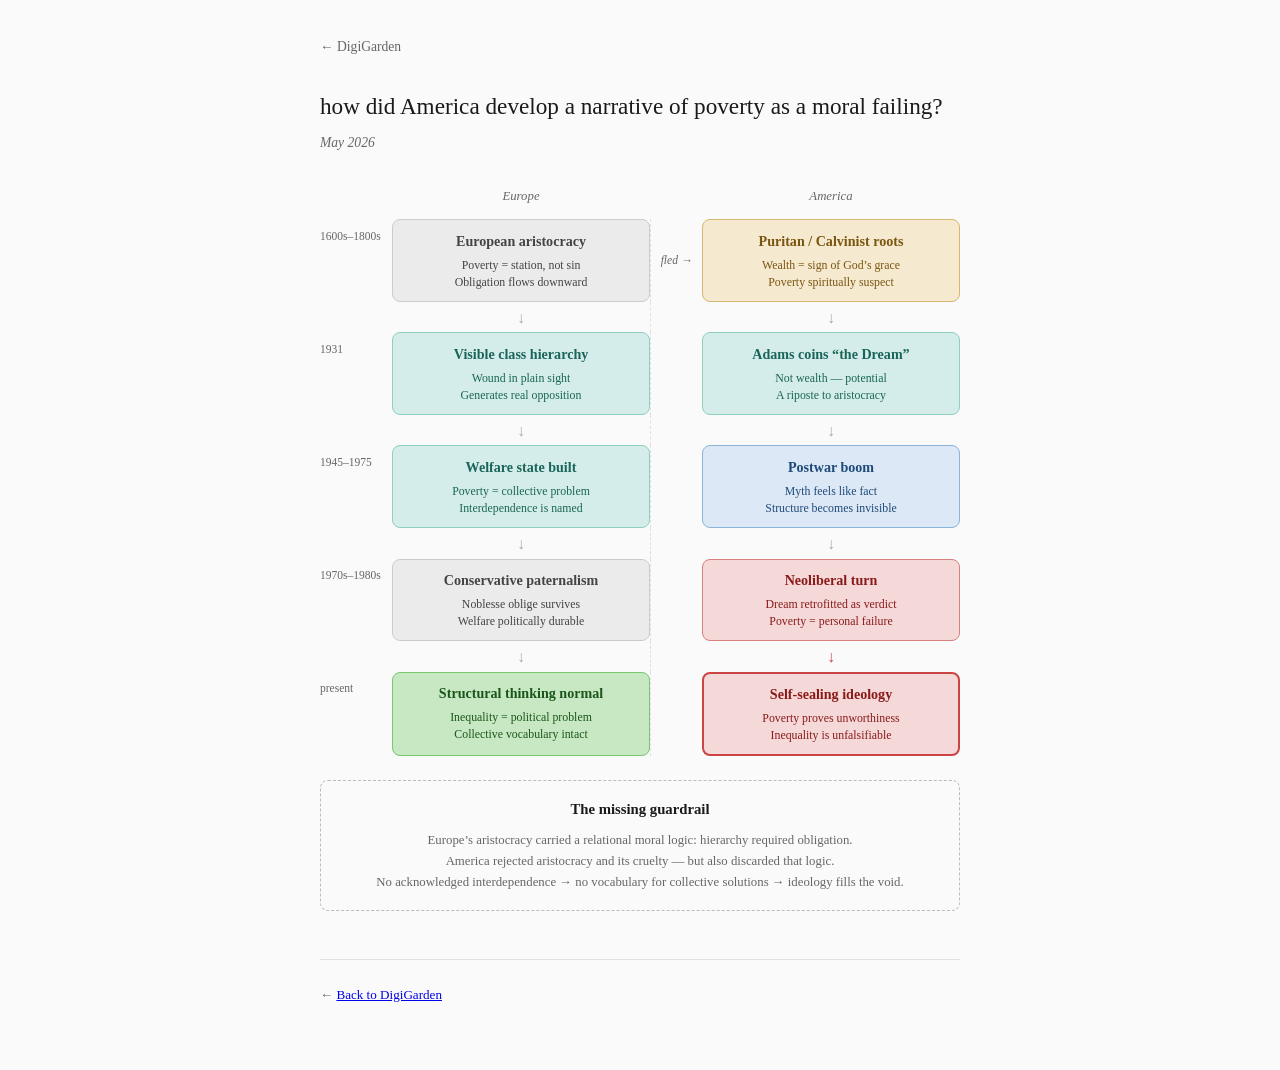
==== pages/poverty-moral-failing.html @ 070cb947 "Add poverty/moral failing page with native HTML/CSS diagram https://claude.ai/code/session_01QUtGRTy" ====
<!DOCTYPE html>
<html lang="en">
<head>
  <meta charset="UTF-8">
  <meta name="viewport" content="width=device-width, initial-scale=1.0">
  <title>how did America develop a narrative of poverty as a moral failing? &mdash; DigiGarden</title>
  <link rel="stylesheet" href="../style.css">
  <style>
    .diagram-wrap {
      margin: 2rem 0;
      overflow-x: auto;
    }

    .diagram {
      display: grid;
      grid-template-columns: 72px 1fr 52px 1fr;
      min-width: 460px;
    }

    .col-header {
      text-align: center;
      font-size: 0.8rem;
      color: var(--muted);
      font-style: italic;
      padding-bottom: 0.75rem;
    }

    .timeline-label {
      font-size: 0.72rem;
      color: var(--muted);
      padding-top: 0.6rem;
      padding-right: 0.5rem;
      line-height: 1.3;
    }

    .dbox {
      border-radius: 8px;
      padding: 0.6rem 0.8rem;
      text-align: center;
    }

    .dbox-title {
      font-size: 0.88rem;
      font-weight: bold;
      margin: 0 0 0.2rem;
    }

    .dbox-sub {
      font-size: 0.74rem;
      line-height: 1.45;
      margin: 0;
    }

    .box-gray        { background: #ebebeb; color: #444;    border: 1px solid #ccc; }
    .box-tan         { background: #f5e9d0; color: #7a5510; border: 1px solid #d4b870; }
    .box-teal        { background: #d4edea; color: #1a6558; border: 1px solid #8ecfbf; }
    .box-blue        { background: #dce8f5; color: #1e4a7a; border: 1px solid #8ab4d8; }
    .box-green       { background: #c8e8c4; color: #1a561a; border: 1px solid #78c870; }
    .box-red         { background: #f5d8d8; color: #8a1a1a; border: 1px solid #d88080; }
    .box-red-strong  { background: #f5d8d8; color: #8a1a1a; border: 2px solid #cc4444; }

    .arrow-down {
      display: flex;
      justify-content: center;
      align-items: center;
      color: #aaa;
      font-size: 1rem;
      padding: 0.1rem 0;
    }

    .arrow-down.red { color: #cc4444; }

    .mid-connector {
      display: flex;
      justify-content: center;
      align-items: center;
      font-size: 0.72rem;
      color: var(--muted);
      font-style: italic;
      border-left: 1px dashed var(--border);
    }

    .mid-divider {
      border-left: 1px dashed var(--border);
    }

    .guardrail {
      margin-top: 1.5rem;
      border: 1px dashed #bbb;
      border-radius: 8px;
      padding: 1rem 1.25rem;
      text-align: center;
    }

    .guardrail h3 {
      font-size: 0.92rem;
      font-weight: bold;
      margin: 0 0 0.5rem;
    }

    .guardrail p {
      font-size: 0.8rem;
      color: var(--muted);
      margin: 0;
      line-height: 1.65;
    }
  </style>
</head>
<body>
  <div class="container">
    <nav><a class="home" href="../index.html">&larr; DigiGarden</a></nav>

    <article>
      <h1>how did America develop a narrative of poverty as a moral failing?</h1>
      <span class="dateline">May 2026</span>

      <div class="diagram-wrap">
        <div class="diagram">

          <!-- Column headers -->
          <div></div>
          <div class="col-header">Europe</div>
          <div></div>
          <div class="col-header">America</div>

          <!-- 1600s–1800s -->
          <div class="timeline-label">1600s&ndash;1800s</div>
          <div class="dbox box-gray">
            <p class="dbox-title">European aristocracy</p>
            <p class="dbox-sub">Poverty = station, not sin<br>Obligation flows downward</p>
          </div>
          <div class="mid-connector">fled &rarr;</div>
          <div class="dbox box-tan">
            <p class="dbox-title">Puritan / Calvinist roots</p>
            <p class="dbox-sub">Wealth = sign of God&rsquo;s grace<br>Poverty spiritually suspect</p>
          </div>

          <div></div>
          <div class="arrow-down">↓</div>
          <div class="mid-divider"></div>
          <div class="arrow-down">↓</div>

          <!-- 1931 -->
          <div class="timeline-label">1931</div>
          <div class="dbox box-teal">
            <p class="dbox-title">Visible class hierarchy</p>
            <p class="dbox-sub">Wound in plain sight<br>Generates real opposition</p>
          </div>
          <div class="mid-divider"></div>
          <div class="dbox box-teal">
            <p class="dbox-title">Adams coins &ldquo;the Dream&rdquo;</p>
            <p class="dbox-sub">Not wealth &mdash; potential<br>A riposte to aristocracy</p>
          </div>

          <div></div>
          <div class="arrow-down">↓</div>
          <div class="mid-divider"></div>
          <div class="arrow-down">↓</div>

          <!-- 1945–1975 -->
          <div class="timeline-label">1945&ndash;1975</div>
          <div class="dbox box-teal">
            <p class="dbox-title">Welfare state built</p>
            <p class="dbox-sub">Poverty = collective problem<br>Interdependence is named</p>
          </div>
          <div class="mid-divider"></div>
          <div class="dbox box-blue">
            <p class="dbox-title">Postwar boom</p>
            <p class="dbox-sub">Myth feels like fact<br>Structure becomes invisible</p>
          </div>

          <div></div>
          <div class="arrow-down">↓</div>
          <div class="mid-divider"></div>
          <div class="arrow-down">↓</div>

          <!-- 1970s–1980s -->
          <div class="timeline-label">1970s&ndash;1980s</div>
          <div class="dbox box-gray">
            <p class="dbox-title">Conservative paternalism</p>
            <p class="dbox-sub">Noblesse oblige survives<br>Welfare politically durable</p>
          </div>
          <div class="mid-divider"></div>
          <div class="dbox box-red">
            <p class="dbox-title">Neoliberal turn</p>
            <p class="dbox-sub">Dream retrofitted as verdict<br>Poverty = personal failure</p>
          </div>

          <div></div>
          <div class="arrow-down">↓</div>
          <div class="mid-divider"></div>
          <div class="arrow-down red">↓</div>

          <!-- present -->
          <div class="timeline-label">present</div>
          <div class="dbox box-green">
            <p class="dbox-title">Structural thinking normal</p>
            <p class="dbox-sub">Inequality = political problem<br>Collective vocabulary intact</p>
          </div>
          <div class="mid-divider"></div>
          <div class="dbox box-red-strong">
            <p class="dbox-title">Self-sealing ideology</p>
            <p class="dbox-sub">Poverty proves unworthiness<br>Inequality is unfalsifiable</p>
          </div>

        </div>

        <div class="guardrail">
          <h3>The missing guardrail</h3>
          <p>
            Europe&rsquo;s aristocracy carried a relational moral logic: hierarchy required obligation.<br>
            America rejected aristocracy and its cruelty &mdash; but also discarded that logic.<br>
            No acknowledged interdependence &rarr; no vocabulary for collective solutions &rarr; ideology fills the void.
          </p>
        </div>
      </div>

    </article>

    <footer>
      &larr; <a href="../index.html">Back to DigiGarden</a>
    </footer>
  </div>
</body>
</html>
---- style.css ----
*, *::before, *::after {
  box-sizing: border-box;
}

:root {
  --text: #1a1a1a;
  --muted: #666;
  --link: #1a1a1a;
  --link-hover: #444;
  --border: #e0e0e0;
  --bg: #fafafa;
  --max-width: 640px;
}

body {
  font-family: Georgia, 'Times New Roman', serif;
  font-size: 1.05rem;
  line-height: 1.7;
  color: var(--text);
  background: var(--bg);
  margin: 0;
  padding: 2rem 1.25rem 4rem;
}

.container {
  max-width: var(--max-width);
  margin: 0 auto;
}

header {
  margin-bottom: 3rem;
  padding-bottom: 1.5rem;
  border-bottom: 1px solid var(--border);
}

header h1 {
  font-size: 1.25rem;
  font-weight: normal;
  margin: 0 0 0.35rem;
  letter-spacing: 0.01em;
}

header p {
  font-size: 0.9rem;
  color: var(--muted);
  margin: 0;
  font-style: italic;
}

nav a.home {
  font-size: 0.85rem;
  color: var(--muted);
  text-decoration: none;
  display: inline-block;
  margin-bottom: 2rem;
}

nav a.home:hover {
  color: var(--text);
}

/* Month groupings */

.month-group {
  margin-bottom: 2rem;
}

.month-heading {
  font-size: 0.85rem;
  font-weight: normal;
  color: var(--muted);
  letter-spacing: 0.05em;
  text-transform: uppercase;
  margin: 0 0 0.5rem;
}

/* Index page link list */

.link-list {
  list-style: none;
  padding: 0;
  margin: 0;
}

.link-list li {
  border-bottom: 1px solid var(--border);
}

.link-list li:first-child {
  border-top: 1px solid var(--border);
}

.link-list a {
  display: block;
  padding: 0.85rem 0;
  text-decoration: none;
  color: var(--link);
}

.link-list a:hover .entry-title {
  text-decoration: underline;
  text-underline-offset: 3px;
}

.entry-title {
  display: block;
  font-size: 1rem;
}

.entry-meta {
  display: block;
  font-size: 0.82rem;
  color: var(--muted);
  font-style: italic;
  margin-top: 0.15rem;
}

/* Idea / essay page */

article h1 {
  font-size: 1.45rem;
  font-weight: normal;
  line-height: 1.4;
  margin: 0 0 0.5rem;
}

article .dateline {
  font-size: 0.85rem;
  color: var(--muted);
  font-style: italic;
  margin-bottom: 2rem;
  display: block;
}

article p {
  margin: 0 0 1.25rem;
}

article h2 {
  font-size: 1rem;
  font-weight: bold;
  margin: 2rem 0 0.5rem;
  letter-spacing: 0.02em;
}

article blockquote {
  margin: 1.5rem 0;
  padding-left: 1.25rem;
  border-left: 2px solid var(--border);
  color: var(--muted);
  font-style: italic;
}

footer {
  margin-top: 3rem;
  padding-top: 1.5rem;
  border-top: 1px solid var(--border);
  font-size: 0.82rem;
  color: var(--muted);
}
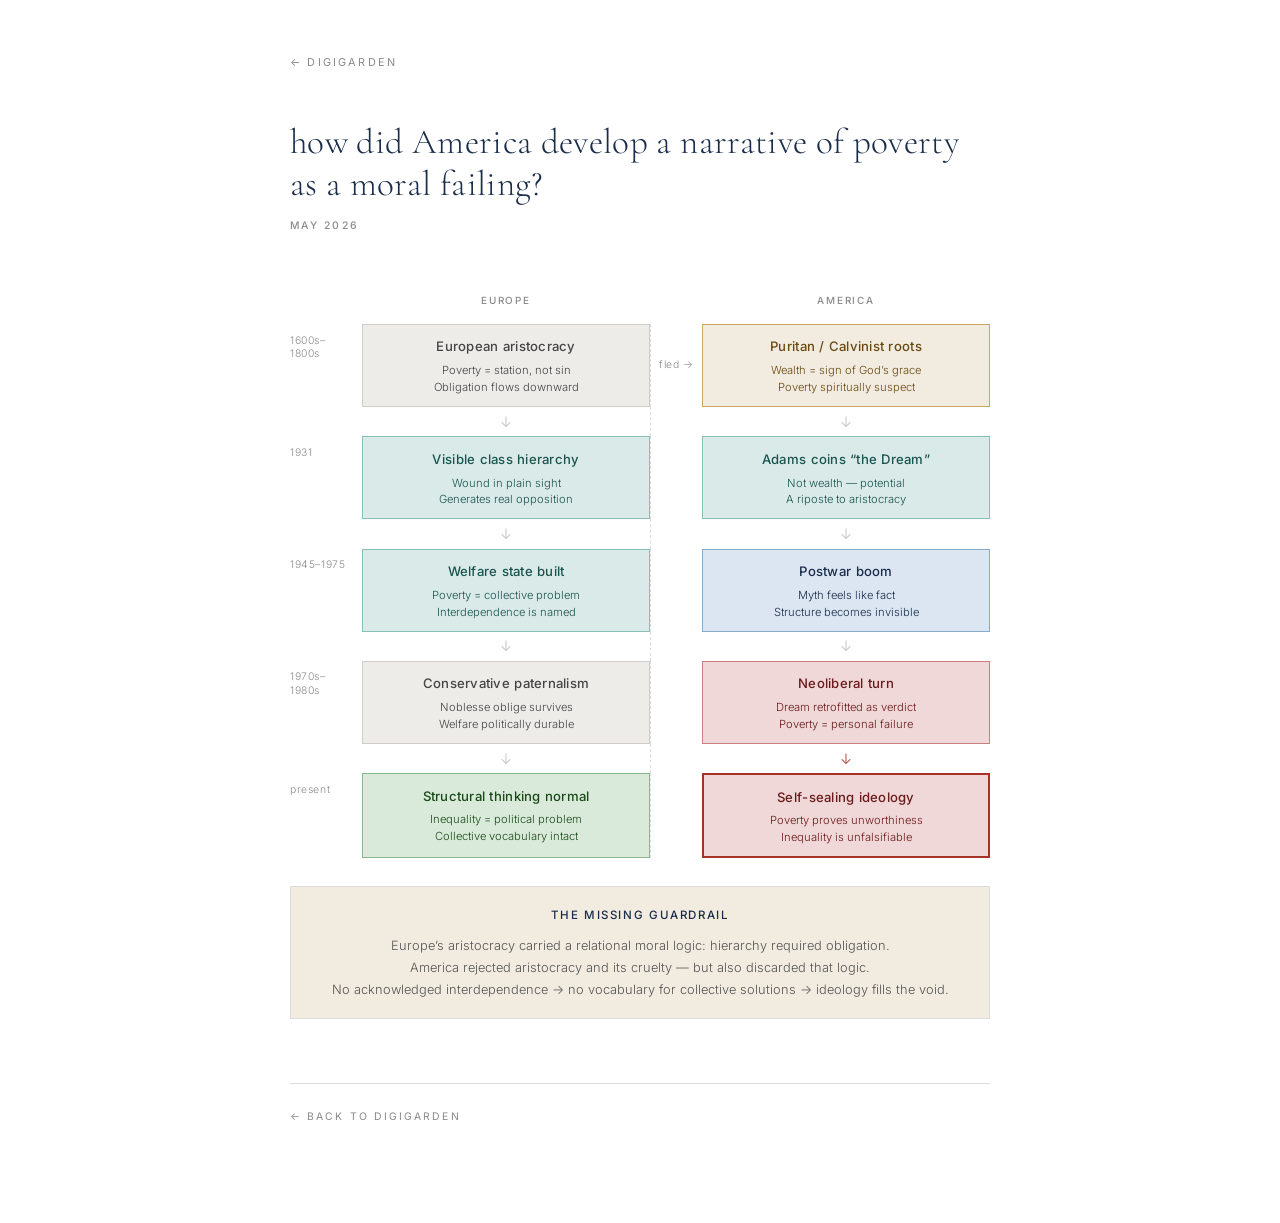
==== commit 2078311f: "Redesign site to Sotheby's aesthetic: navy, cream, Cormorant/Inter https://claude.ai/code/session_01" ====
--- a/pages/poverty-moral-failing.html
+++ b/pages/poverty-moral-failing.html
@@ -7,7 +7,7 @@
   <link rel="stylesheet" href="../style.css">
   <style>
     .diagram-wrap {
-      margin: 2rem 0;
+      margin: 2.5rem 0;
       overflow-x: auto;
     }
 
@@ -19,14 +19,17 @@
 
     .col-header {
       text-align: center;
-      font-size: 0.8rem;
+      font-size: 0.62rem;
+      font-weight: 500;
+      letter-spacing: 0.18em;
+      text-transform: uppercase;
       color: var(--muted);
-      font-style: italic;
-      padding-bottom: 0.75rem;
+      padding-bottom: 0.9rem;
     }
 
     .timeline-label {
-      font-size: 0.72rem;
+      font-size: 0.65rem;
+      letter-spacing: 0.06em;
       color: var(--muted);
       padding-top: 0.6rem;
       padding-right: 0.5rem;
@@ -34,49 +37,49 @@
     }
 
     .dbox {
-      border-radius: 8px;
-      padding: 0.6rem 0.8rem;
+      padding: 0.65rem 0.85rem;
       text-align: center;
     }
 
     .dbox-title {
-      font-size: 0.88rem;
-      font-weight: bold;
+      font-size: 0.82rem;
+      font-weight: 500;
+      letter-spacing: 0.02em;
       margin: 0 0 0.2rem;
     }
 
     .dbox-sub {
-      font-size: 0.74rem;
-      line-height: 1.45;
+      font-size: 0.7rem;
+      line-height: 1.5;
       margin: 0;
     }
 
-    .box-gray        { background: #ebebeb; color: #444;    border: 1px solid #ccc; }
-    .box-tan         { background: #f5e9d0; color: #7a5510; border: 1px solid #d4b870; }
-    .box-teal        { background: #d4edea; color: #1a6558; border: 1px solid #8ecfbf; }
-    .box-blue        { background: #dce8f5; color: #1e4a7a; border: 1px solid #8ab4d8; }
-    .box-green       { background: #c8e8c4; color: #1a561a; border: 1px solid #78c870; }
-    .box-red         { background: #f5d8d8; color: #8a1a1a; border: 1px solid #d88080; }
-    .box-red-strong  { background: #f5d8d8; color: #8a1a1a; border: 2px solid #cc4444; }
+    .box-gray        { background: #eeece8; color: #444;    border: 1px solid #d0cdc8; }
+    .box-tan         { background: #f2ebe0; color: #6a4a10; border: 1px solid #c8a860; }
+    .box-teal        { background: #daeae8; color: #1a5550; border: 1px solid #8abfb8; }
+    .box-blue        { background: #dce6f2; color: #1a2d4a; border: 1px solid #8aaac8; }
+    .box-green       { background: #daeada; color: #1a4a1a; border: 1px solid #8ab88a; }
+    .box-red         { background: #f0d8d8; color: #6a1a1a; border: 1px solid #c88080; }
+    .box-red-strong  { background: #f0d8d8; color: #6a1a1a; border: 2px solid #a83228; }
 
     .arrow-down {
       display: flex;
       justify-content: center;
       align-items: center;
-      color: #aaa;
-      font-size: 1rem;
+      color: #bbb;
+      font-size: 0.9rem;
       padding: 0.1rem 0;
     }
 
-    .arrow-down.red { color: #cc4444; }
+    .arrow-down.red { color: #a83228; }
 
     .mid-connector {
       display: flex;
       justify-content: center;
       align-items: center;
-      font-size: 0.72rem;
+      font-size: 0.65rem;
+      letter-spacing: 0.06em;
       color: var(--muted);
-      font-style: italic;
       border-left: 1px dashed var(--border);
     }
 
@@ -85,24 +88,27 @@
     }
 
     .guardrail {
-      margin-top: 1.5rem;
-      border: 1px dashed #bbb;
-      border-radius: 8px;
-      padding: 1rem 1.25rem;
+      margin-top: 1.75rem;
+      border: 1px solid var(--border);
+      background: var(--cream);
+      padding: 1.1rem 1.4rem;
       text-align: center;
     }
 
     .guardrail h3 {
-      font-size: 0.92rem;
-      font-weight: bold;
-      margin: 0 0 0.5rem;
+      font-size: 0.72rem;
+      font-weight: 500;
+      letter-spacing: 0.14em;
+      text-transform: uppercase;
+      color: var(--navy);
+      margin: 0 0 0.6rem;
     }
 
     .guardrail p {
       font-size: 0.8rem;
-      color: var(--muted);
+      color: var(--muted-dark);
       margin: 0;
-      line-height: 1.65;
+      line-height: 1.7;
     }
   </style>
 </head>
--- a/style.css
+++ b/style.css
@@ -1,25 +1,35 @@
+@import url('https://fonts.googleapis.com/css2?family=Cormorant+Garamond:ital,wght@0,300;0,400;0,500;1,300;1,400&family=Inter:wght@300;400;500&display=swap');
+
 *, *::before, *::after {
   box-sizing: border-box;
 }
 
 :root {
-  --text: #1a1a1a;
-  --muted: #666;
-  --link: #1a1a1a;
-  --link-hover: #444;
-  --border: #e0e0e0;
-  --bg: #fafafa;
-  --max-width: 640px;
+  --text:        #1a2332;
+  --muted:       #8a8a8a;
+  --muted-dark:  #555555;
+  --link:        #1a2332;
+  --link-hover:  #1a2d4a;
+  --border:      #dcdcdc;
+  --border-dark: #aaaaaa;
+  --bg:          #ffffff;
+  --cream:       #f2ebe0;
+  --navy:        #1a2d4a;
+  --max-width:   700px;
+  --font-display: 'Cormorant Garamond', Georgia, serif;
+  --font-body:    'Inter', -apple-system, BlinkMacSystemFont, sans-serif;
 }
 
 body {
-  font-family: Georgia, 'Times New Roman', serif;
-  font-size: 1.05rem;
-  line-height: 1.7;
+  font-family: var(--font-body);
+  font-size: 0.925rem;
+  font-weight: 300;
+  line-height: 1.8;
   color: var(--text);
   background: var(--bg);
   margin: 0;
-  padding: 2rem 1.25rem 4rem;
+  padding: 3rem 1.5rem 6rem;
+  -webkit-font-smoothing: antialiased;
 }
 
 .container {
@@ -27,54 +37,58 @@
   margin: 0 auto;
 }
 
+/* ── Site header (index page) ─────────────────────────── */
+
 header {
-  margin-bottom: 3rem;
-  padding-bottom: 1.5rem;
+  margin-bottom: 4rem;
+  padding-bottom: 2rem;
   border-bottom: 1px solid var(--border);
 }
 
 header h1 {
-  font-size: 1.25rem;
-  font-weight: normal;
-  margin: 0 0 0.35rem;
-  letter-spacing: 0.01em;
-}
-
-header p {
-  font-size: 0.9rem;
-  color: var(--muted);
+  font-family: var(--font-display);
+  font-size: 2.2rem;
+  font-weight: 300;
+  letter-spacing: 0.14em;
+  text-transform: uppercase;
+  color: var(--navy);
   margin: 0;
-  font-style: italic;
-}
+  line-height: 1;
+}
+
+/* ── Back nav ─────────────────────────────────────────── */
 
 nav a.home {
-  font-size: 0.85rem;
+  font-size: 0.68rem;
+  font-weight: 400;
+  letter-spacing: 0.2em;
+  text-transform: uppercase;
   color: var(--muted);
   text-decoration: none;
   display: inline-block;
-  margin-bottom: 2rem;
+  margin-bottom: 3rem;
 }
 
 nav a.home:hover {
-  color: var(--text);
-}
-
-/* Month groupings */
+  color: var(--navy);
+}
+
+/* ── Month groupings ──────────────────────────────────── */
 
 .month-group {
-  margin-bottom: 2rem;
+  margin-bottom: 2.5rem;
 }
 
 .month-heading {
-  font-size: 0.85rem;
-  font-weight: normal;
-  color: var(--muted);
-  letter-spacing: 0.05em;
-  text-transform: uppercase;
-  margin: 0 0 0.5rem;
-}
-
-/* Index page link list */
+  font-size: 0.65rem;
+  font-weight: 500;
+  letter-spacing: 0.22em;
+  text-transform: uppercase;
+  color: var(--muted);
+  margin: 0 0 0.75rem;
+}
+
+/* ── Index link list ──────────────────────────────────── */
 
 .link-list {
   list-style: none;
@@ -92,69 +106,103 @@
 
 .link-list a {
   display: block;
-  padding: 0.85rem 0;
+  padding: 1.2rem 0;
   text-decoration: none;
   color: var(--link);
 }
 
 .link-list a:hover .entry-title {
-  text-decoration: underline;
-  text-underline-offset: 3px;
+  color: var(--navy);
 }
 
 .entry-title {
   display: block;
-  font-size: 1rem;
+  font-family: var(--font-display);
+  font-size: 1.25rem;
+  font-weight: 400;
+  letter-spacing: 0.01em;
+  line-height: 1.35;
+  transition: color 0.15s;
 }
 
 .entry-meta {
   display: block;
-  font-size: 0.82rem;
-  color: var(--muted);
+  font-size: 0.65rem;
+  font-weight: 400;
+  letter-spacing: 0.15em;
+  text-transform: uppercase;
+  color: var(--muted);
+  margin-top: 0.3rem;
+}
+
+/* ── Article page ─────────────────────────────────────── */
+
+article h1 {
+  font-family: var(--font-display);
+  font-size: 2.2rem;
+  font-weight: 300;
+  line-height: 1.2;
+  letter-spacing: 0.01em;
+  color: var(--navy);
+  margin: 0 0 0.75rem;
+}
+
+article .dateline {
+  font-size: 0.65rem;
+  font-weight: 500;
+  letter-spacing: 0.22em;
+  text-transform: uppercase;
+  color: var(--muted);
+  margin-bottom: 3.5rem;
+  display: block;
+}
+
+article p {
+  margin: 0 0 1.35rem;
+}
+
+article h2 {
+  font-family: var(--font-display);
+  font-size: 1.3rem;
+  font-weight: 400;
+  letter-spacing: 0.03em;
+  margin: 3rem 0 0.75rem;
+  color: var(--navy);
+}
+
+article blockquote {
+  margin: 2rem 0;
+  padding-left: 1.5rem;
+  border-left: 1px solid var(--border-dark);
+  color: var(--muted-dark);
+  font-family: var(--font-display);
+  font-size: 1.1rem;
   font-style: italic;
-  margin-top: 0.15rem;
-}
-
-/* Idea / essay page */
-
-article h1 {
-  font-size: 1.45rem;
-  font-weight: normal;
-  line-height: 1.4;
-  margin: 0 0 0.5rem;
-}
-
-article .dateline {
-  font-size: 0.85rem;
-  color: var(--muted);
-  font-style: italic;
-  margin-bottom: 2rem;
-  display: block;
-}
-
-article p {
-  margin: 0 0 1.25rem;
-}
-
-article h2 {
-  font-size: 1rem;
-  font-weight: bold;
-  margin: 2rem 0 0.5rem;
-  letter-spacing: 0.02em;
-}
-
-article blockquote {
-  margin: 1.5rem 0;
-  padding-left: 1.25rem;
-  border-left: 2px solid var(--border);
-  color: var(--muted);
-  font-style: italic;
-}
+  line-height: 1.7;
+}
+
+article strong {
+  font-weight: 500;
+}
+
+/* ── Footer ───────────────────────────────────────────── */
 
 footer {
-  margin-top: 3rem;
+  margin-top: 4rem;
   padding-top: 1.5rem;
   border-top: 1px solid var(--border);
-  font-size: 0.82rem;
-  color: var(--muted);
-}
+  font-size: 0.65rem;
+  font-weight: 400;
+  letter-spacing: 0.2em;
+  text-transform: uppercase;
+  color: var(--muted);
+}
+
+footer a {
+  color: var(--muted);
+  text-decoration: none;
+}
+
+footer a:hover {
+  color: var(--navy);
+}
